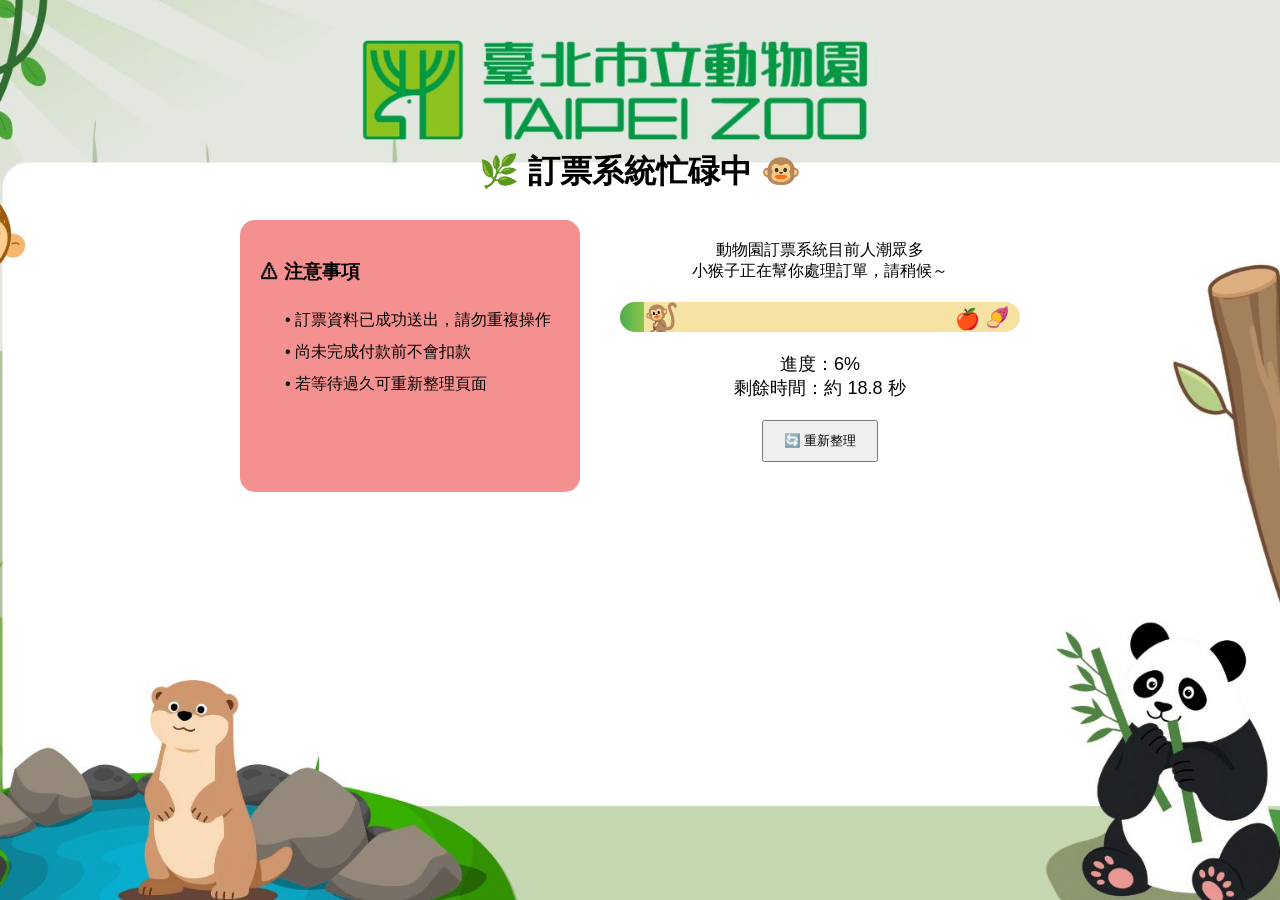
==== index.html @ 1f322f84 "ffffdd" ====
<!DOCTYPE html>
<html lang="zh-TW">
<head>
<meta charset="UTF-8">
<title>動物園訂票系統</title>
<link rel="stylesheet" href="style.css">
</head>

<body>

<h1>🌿 訂票系統忙碌中 🐵</h1>

<div id="main">

    <!-- 左：注意事項 -->
    <div id="left">
        <h3 id="noticeTitle">⚠ 注意事項</h3>
        <div id="notice">
            • 訂票資料已成功送出，請勿重複操作<br>
            • 尚未完成付款前不會扣款<br>
            • 若等待過久可重新整理頁面
        </div>
    </div>

    <!-- 右：等待區 -->
    <div id="right">

        <div id="message">
            動物園訂票系統目前人潮眾多<br>
            小猴子正在幫你處理訂單，請稍候～
        </div>

        <div id="progressBar">
            <div id="progress"></div>
            <div id="monkey">🐒</div>
            <div id="endApple">🍎</div>
            <div id="endSweetPotato">🍠</div>
        </div>

        <div id="status">
            進度：<span id="percent">0%</span>
        </div>

        <button type="button" onclick="location.reload()">🔄 重新整理</button>

    </div>

</div>

<script src="script.js"></script>
</body>
</html>
---- style.css ----
/* ===== ���� ===== */
body {
    margin: 0;
    font-family: Arial;

    background-image: url("backd.jpg");
    background-size: cover;
    background-position: center;
    background-repeat: no-repeat;

    display: flex;
    flex-direction: column;   /* ? �令�W�U�ƦC */
    align-items: center;
    min-height: 100vh;
    
}

/* ===== ���D�]�m���b�W�^ ===== */
h1 {
     margin-top: 150px;
    text-align: center;
}

/* ===== �D�϶��]���k�^ ===== */
#main {
    display: flex;
    justify-content: center;
    gap: 20px;
    margin-top: 5px;
}

/* ===== ���]�`�N�ƶ��^ ===== */
#left {
    width: 300px; /* ? ��쥻 350px �p */
    background: rgba(243, 131, 131, 0.893);
    padding: 20px;
    border-radius: 15px;
    text-align: left;
}

/* ===== �k�]���ݨt�Ρ^ ===== */
#right {
    width: 400px;
    background: transparent; /* ? �����I���C�� */
    padding: 20px;
    border-radius: 15px;
    text-align: center;
}�e��p�@�I

/* ===== �T�� ===== */
#message {
    font-size: 18px;
    margin: 14px 0;
}

/* ===== �i�ױ� ===== */
#progressBar {
    position: relative;
    width: 100%;
    height: 30px;
    background: #f6e3a3;
    border-radius: 30px;
    margin: 20px 0;
    overflow: hidden;
}

#progress {
    position: absolute;
    height: 100%;
    width: 0%;
    background: linear-gradient(to right, #4caf50, #8bc34a);
}

/* ===== �p�U�l ===== */
#monkey {
    position: absolute;
    top: 50%;
    transform: translateY(-50%);
    font-size: 28px;
    left: 0%;
}

/* ===== ���I ===== */
#endApple {
    position: absolute;
    right: 40px;
    top: 5px;
    font-size: 20px;
}

#endSweetPotato {
    position: absolute;
    right: 10px;
    bottom: 3px;
    font-size: 20px;
}

/* ===== ���A ===== */
#status {
    font-size: 18px;
    margin: 10px 0;
}

/* ===== ���s ===== */
button {
    padding: 10px 20px;
    margin: 10px 0;
    cursor: pointer;
}

/* ===== �`�N�ƶ� ===== */
#notice {
    font-size: 16px;
    line-height: 2.0;
    padding-left: 25px; /* ? ���k�� */
}
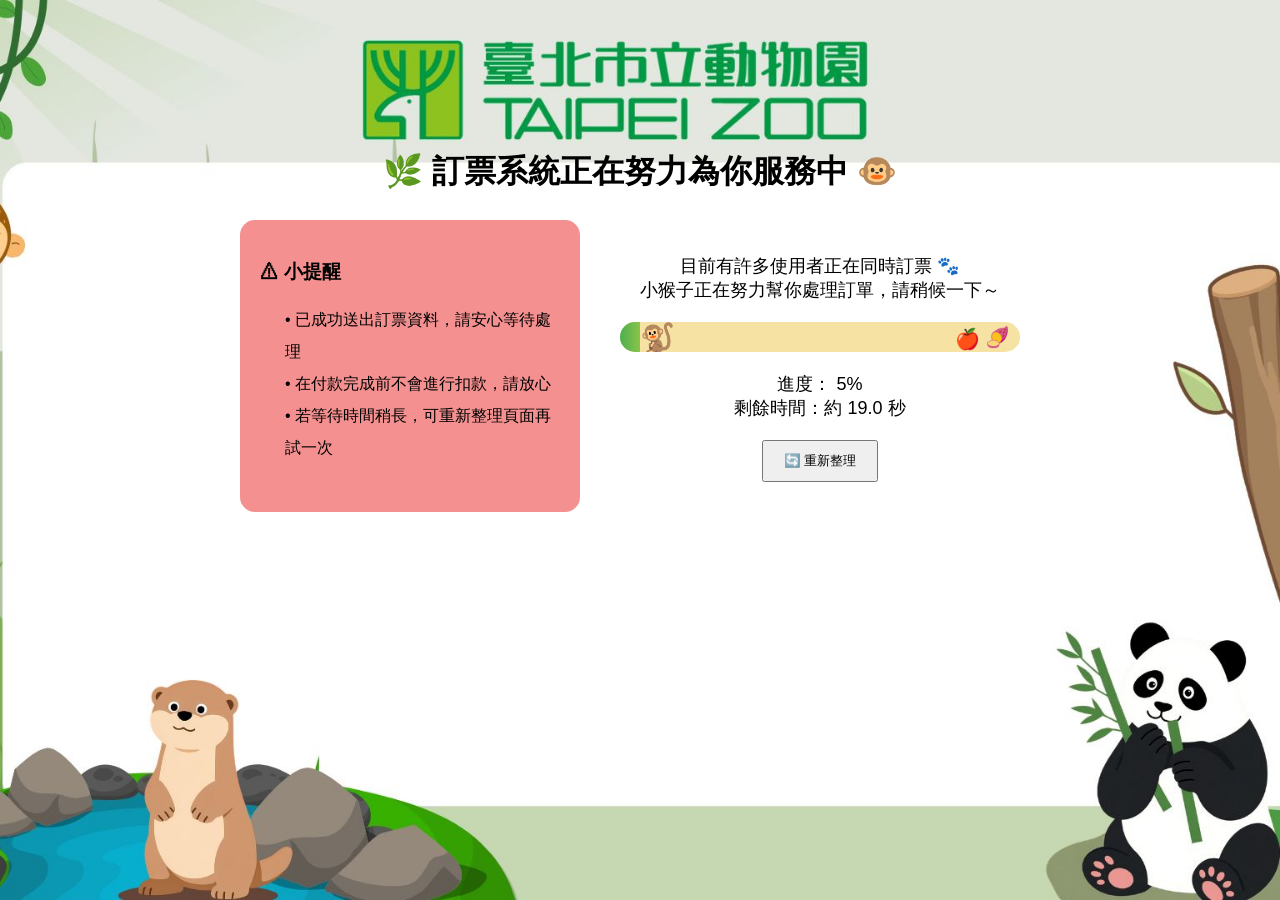
==== commit 1f2b25b4: "eeee" ====
--- a/index.html
+++ b/index.html
@@ -2,23 +2,24 @@
 <html lang="zh-TW">
 <head>
 <meta charset="UTF-8">
+<meta name="viewport" content="width=device-width, initial-scale=1.0">
 <title>動物園訂票系統</title>
 <link rel="stylesheet" href="style.css">
 </head>
 
 <body>
 
-<h1>🌿 訂票系統忙碌中 🐵</h1>
+<h1>🌿 訂票系統正在努力為你服務中 🐵</h1>
 
 <div id="main">
 
     <!-- 左：注意事項 -->
     <div id="left">
-        <h3 id="noticeTitle">⚠ 注意事項</h3>
+        <h3 id="noticeTitle">⚠ 小提醒</h3>
         <div id="notice">
-            • 訂票資料已成功送出，請勿重複操作<br>
-            • 尚未完成付款前不會扣款<br>
-            • 若等待過久可重新整理頁面
+            • 已成功送出訂票資料，請安心等待處理<br>
+            • 在付款完成前不會進行扣款，請放心<br>
+            • 若等待時間稍長，可重新整理頁面再試一次
         </div>
     </div>
 
@@ -26,8 +27,8 @@
     <div id="right">
 
         <div id="message">
-            動物園訂票系統目前人潮眾多<br>
-            小猴子正在幫你處理訂單，請稍候～
+            目前有許多使用者正在同時訂票 🐾<br>
+            小猴子正在努力幫你處理訂單，請稍候一下～
         </div>
 
         <div id="progressBar">
@@ -38,10 +39,13 @@
         </div>
 
         <div id="status">
-            進度：<span id="percent">0%</span>
+            <span>進度：</span>
+            <span id="percent">0%</span>
         </div>
 
-        <button type="button" onclick="location.reload()">🔄 重新整理</button>
+        <button type="button" onclick="location.reload()" aria-label="重新整理頁面">
+            🔄 重新整理
+        </button>
 
     </div>
 
--- a/style.css
+++ b/style.css
@@ -1,4 +1,3 @@
-
 /* ===== ���� ===== */
 body {
     margin: 0;
@@ -10,15 +9,14 @@
     background-repeat: no-repeat;
 
     display: flex;
-    flex-direction: column;   /* ? �令�W�U�ƦC */
+    flex-direction: column;   /* �令�W�U�ƦC */
     align-items: center;
     min-height: 100vh;
-    
 }
 
 /* ===== ���D�]�m���b�W�^ ===== */
 h1 {
-     margin-top: 150px;
+    margin-top: 150px;
     text-align: center;
 }
 
@@ -32,7 +30,7 @@
 
 /* ===== ���]�`�N�ƶ��^ ===== */
 #left {
-    width: 300px; /* ? ��쥻 350px �p */
+    width: 300px;
     background: rgba(243, 131, 131, 0.893);
     padding: 20px;
     border-radius: 15px;
@@ -42,11 +40,11 @@
 /* ===== �k�]���ݨt�Ρ^ ===== */
 #right {
     width: 400px;
-    background: transparent; /* ? �����I���C�� */
+    background: transparent;
     padding: 20px;
     border-radius: 15px;
     text-align: center;
-}�e��p�@�I
+}
 
 /* ===== �T�� ===== */
 #message {
@@ -113,5 +111,5 @@
 #notice {
     font-size: 16px;
     line-height: 2.0;
-    padding-left: 25px; /* ? ���k�� */
+    padding-left: 25px;
 }
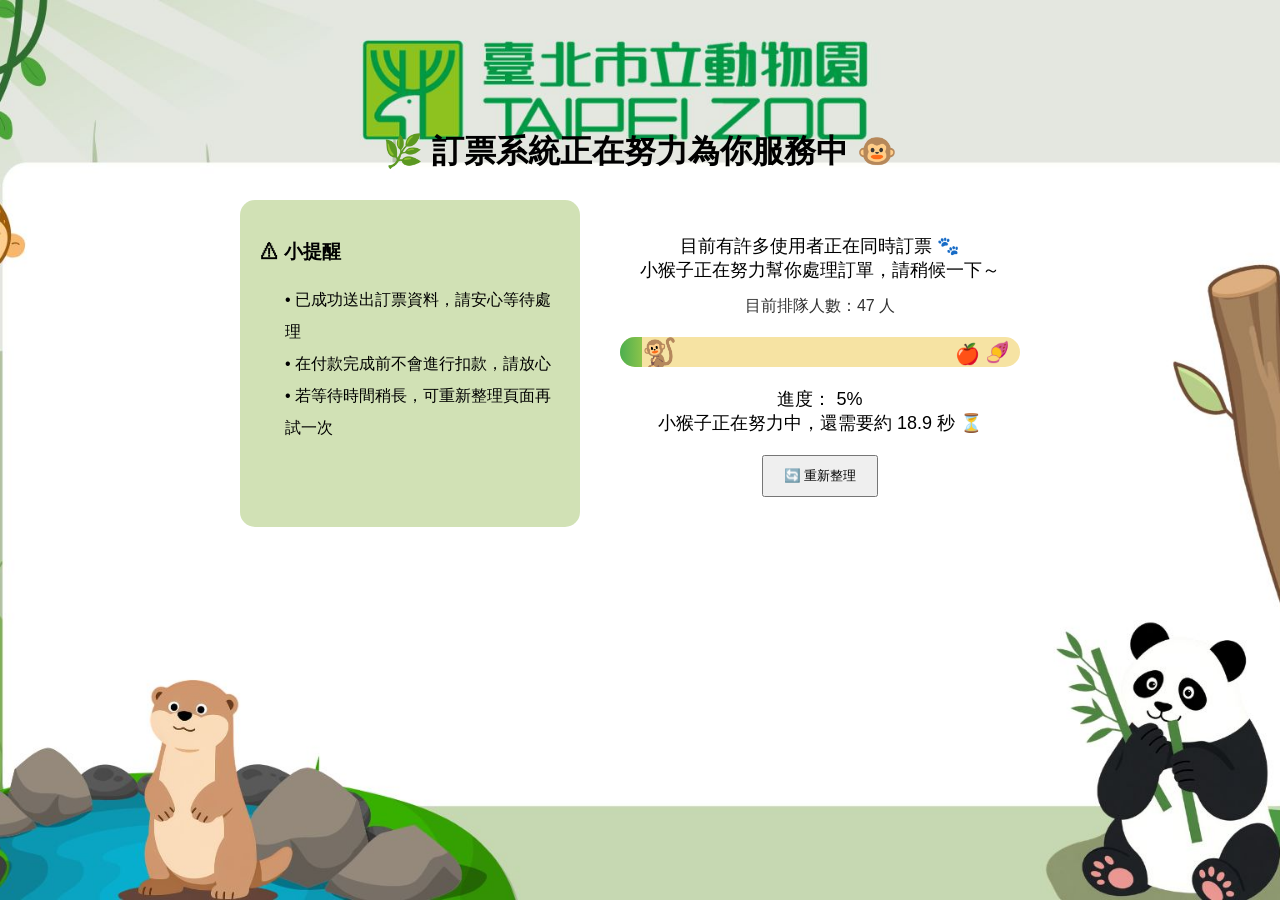
==== commit 4652e56c: "first" ====
--- a/index.html
+++ b/index.html
@@ -8,6 +8,14 @@
 </head>
 
 <body>
+
+<!-- ✅ Loading Overlay -->
+<div id="loadingOverlay">
+    <div class="loaderBox">
+        <div class="spinner"></div>
+        <p>系統載入中，請稍候...</p>
+    </div>
+</div>
 
 <h1>🌿 訂票系統正在努力為你服務中 🐵</h1>
 
@@ -29,6 +37,11 @@
         <div id="message">
             目前有許多使用者正在同時訂票 🐾<br>
             小猴子正在努力幫你處理訂單，請稍候一下～
+        </div>
+
+        <!-- ✅ 排隊人數 -->
+        <div id="queue">
+            目前排隊人數：<span id="queueCount">50</span> 人
         </div>
 
         <div id="progressBar">
--- a/style.css
+++ b/style.css
@@ -9,18 +9,18 @@
     background-repeat: no-repeat;
 
     display: flex;
-    flex-direction: column;   /* �令�W�U�ƦC */
+    flex-direction: column;
     align-items: center;
     min-height: 100vh;
 }
 
-/* ===== ���D�]�m���b�W�^ ===== */
+/* ===== ���D ===== */
 h1 {
-    margin-top: 150px;
+    margin-top: 130px;
     text-align: center;
 }
 
-/* ===== �D�϶��]���k�^ ===== */
+/* ===== �D�϶� ===== */
 #main {
     display: flex;
     justify-content: center;
@@ -31,7 +31,7 @@
 /* ===== ���]�`�N�ƶ��^ ===== */
 #left {
     width: 300px;
-    background: rgba(243, 131, 131, 0.893);
+    background: rgba(204, 222, 173, 0.893);
     padding: 20px;
     border-radius: 15px;
     text-align: left;
@@ -50,6 +50,13 @@
 #message {
     font-size: 18px;
     margin: 14px 0;
+}
+
+/* ===== �ƶ��H�� ===== */
+#queue {
+    font-size: 16px;
+    margin: 10px 0;
+    color: #333;
 }
 
 /* ===== �i�ױ� ===== */
@@ -112,4 +119,45 @@
     font-size: 16px;
     line-height: 2.0;
     padding-left: 25px;
+}
+
+/* ===================================================== */
+/* ? Loading Overlay�]�s�W�^ */
+/* ===================================================== */
+
+#loadingOverlay {
+    position: fixed;
+    top: 0;
+    left: 0;
+    width: 100%;
+    height: 100%;
+
+    background: rgba(0, 0, 0, 0.6);
+
+    display: flex;
+    justify-content: center;
+    align-items: center;
+
+    z-index: 9999;
+}
+
+.loaderBox {
+    text-align: center;
+    color: white;
+    font-size: 18px;
+}
+
+.spinner {
+    width: 50px;
+    height: 50px;
+    border: 5px solid #ccc;
+    border-top: 5px solid #4caf50;
+    border-radius: 50%;
+    margin: 0 auto 15px;
+    animation: spin 1s linear infinite;
+}
+
+@keyframes spin {
+    from { transform: rotate(0deg); }
+    to { transform: rotate(360deg); }
 }
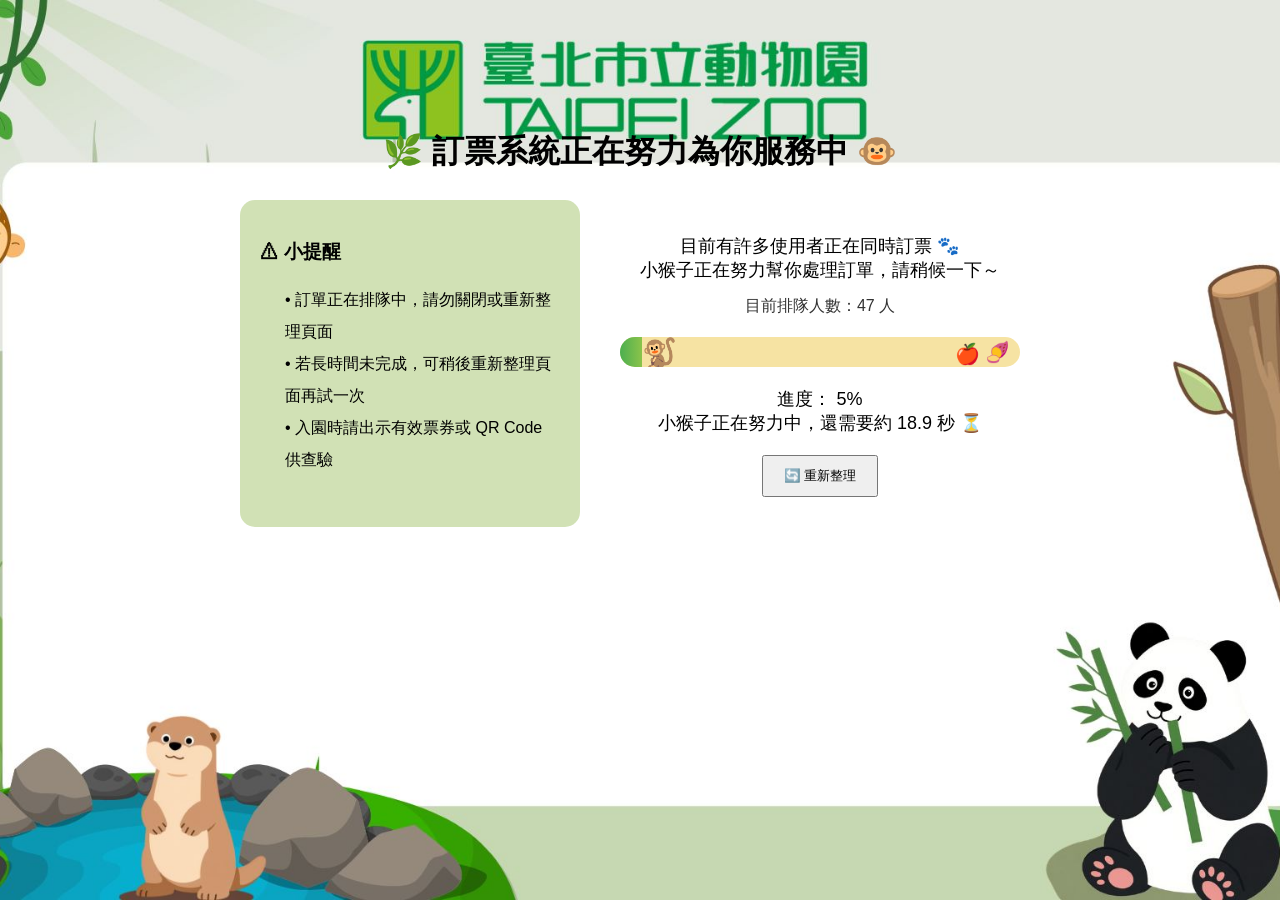
==== commit 3a76e91b: "final" ====
--- a/index.html
+++ b/index.html
@@ -9,7 +9,7 @@
 
 <body>
 
-<!-- ✅ Loading Overlay -->
+
 <div id="loadingOverlay">
     <div class="loaderBox">
         <div class="spinner"></div>
@@ -21,17 +21,15 @@
 
 <div id="main">
 
-    <!-- 左：注意事項 -->
     <div id="left">
         <h3 id="noticeTitle">⚠ 小提醒</h3>
         <div id="notice">
-            • 已成功送出訂票資料，請安心等待處理<br>
-            • 在付款完成前不會進行扣款，請放心<br>
-            • 若等待時間稍長，可重新整理頁面再試一次
+            • 訂單正在排隊中，請勿關閉或重新整理頁面  <br>
+            • 若長時間未完成，可稍後重新整理頁面再試一次  <br>
+            • 入園時請出示有效票券或 QR Code 供查驗    
         </div>
     </div>
 
-    <!-- 右：等待區 -->
     <div id="right">
 
         <div id="message">
@@ -39,7 +37,7 @@
             小猴子正在努力幫你處理訂單，請稍候一下～
         </div>
 
-        <!-- ✅ 排隊人數 -->
+
         <div id="queue">
             目前排隊人數：<span id="queueCount">50</span> 人
         </div>
--- a/style.css
+++ b/style.css
@@ -1,9 +1,9 @@
-/* ===== ���� ===== */
+
 body {
     margin: 0;
     font-family: Arial;
 
-    background-image: url("backd.jpg");
+    background-image: url("bg.jpg");
     background-size: cover;
     background-position: center;
     background-repeat: no-repeat;
@@ -14,13 +14,13 @@
     min-height: 100vh;
 }
 
-/* ===== ���D ===== */
+
 h1 {
     margin-top: 130px;
     text-align: center;
 }
 
-/* ===== �D�϶� ===== */
+
 #main {
     display: flex;
     justify-content: center;
@@ -28,7 +28,7 @@
     margin-top: 5px;
 }
 
-/* ===== ���]�`�N�ƶ��^ ===== */
+
 #left {
     width: 300px;
     background: rgba(204, 222, 173, 0.893);
@@ -37,7 +37,7 @@
     text-align: left;
 }
 
-/* ===== �k�]���ݨt�Ρ^ ===== */
+
 #right {
     width: 400px;
     background: transparent;
@@ -46,20 +46,19 @@
     text-align: center;
 }
 
-/* ===== �T�� ===== */
+
 #message {
     font-size: 18px;
     margin: 14px 0;
 }
 
-/* ===== �ƶ��H�� ===== */
 #queue {
     font-size: 16px;
     margin: 10px 0;
     color: #333;
 }
 
-/* ===== �i�ױ� ===== */
+
 #progressBar {
     position: relative;
     width: 100%;
@@ -77,7 +76,7 @@
     background: linear-gradient(to right, #4caf50, #8bc34a);
 }
 
-/* ===== �p�U�l ===== */
+
 #monkey {
     position: absolute;
     top: 50%;
@@ -86,7 +85,7 @@
     left: 0%;
 }
 
-/* ===== ���I ===== */
+
 #endApple {
     position: absolute;
     right: 40px;
@@ -101,29 +100,26 @@
     font-size: 20px;
 }
 
-/* ===== ���A ===== */
+
 #status {
     font-size: 18px;
     margin: 10px 0;
 }
 
-/* ===== ���s ===== */
+
 button {
     padding: 10px 20px;
     margin: 10px 0;
     cursor: pointer;
 }
 
-/* ===== �`�N�ƶ� ===== */
+
 #notice {
     font-size: 16px;
     line-height: 2.0;
     padding-left: 25px;
 }
 
-/* ===================================================== */
-/* ? Loading Overlay�]�s�W�^ */
-/* ===================================================== */
 
 #loadingOverlay {
     position: fixed;
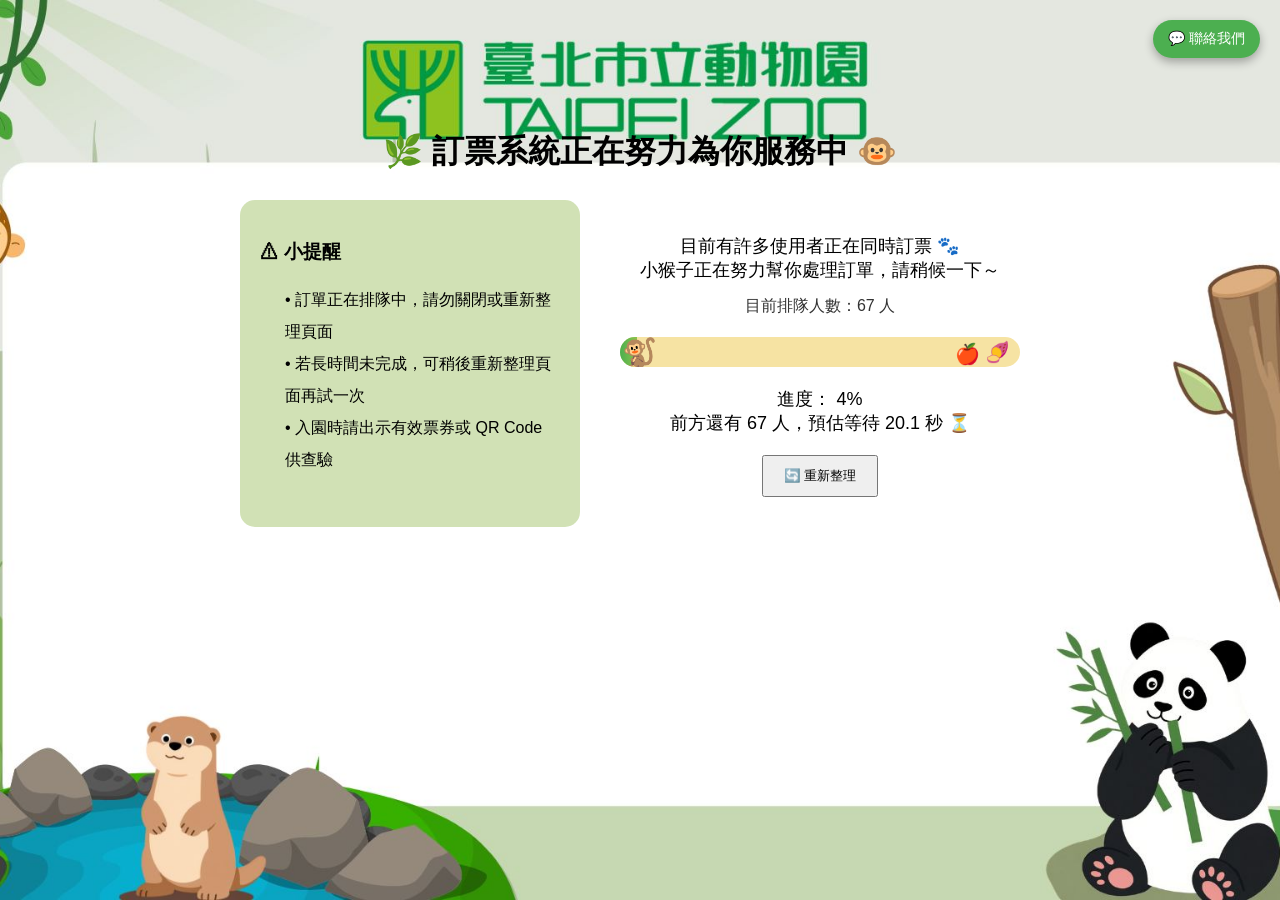
==== commit 2255e5fc: "final 4" ====
--- a/index.html
+++ b/index.html
@@ -8,7 +8,6 @@
 </head>
 
 <body>
-
 
 <div id="loadingOverlay">
     <div class="loaderBox">
@@ -37,9 +36,8 @@
             小猴子正在努力幫你處理訂單，請稍候一下～
         </div>
 
-
         <div id="queue">
-            目前排隊人數：<span id="queueCount">50</span> 人
+            目前排隊人數：<span id="queueCount">70</span> 人
         </div>
 
         <div id="progressBar">
@@ -63,5 +61,21 @@
 </div>
 
 <script src="script.js"></script>
+<div id="chatContainer">
+
+    <div id="chatToggle">💬 聯絡我們</div>
+
+    <div id="chatBox">
+        <div id="chatHeader">客服中心</div>
+        <div id="chatContent">
+            📞 電話：04-1234-5678<br>
+            📧 Email：zoo@example.com<br>
+            🕘 時間：09:00 - 17:00
+        </div>
+    </div>
+
+</div>
+
+
 </body>
 </html>
--- a/style.css
+++ b/style.css
@@ -1,4 +1,3 @@
-
 body {
     margin: 0;
     font-family: Arial;
@@ -14,12 +13,10 @@
     min-height: 100vh;
 }
 
-
 h1 {
     margin-top: 130px;
     text-align: center;
 }
-
 
 #main {
     display: flex;
@@ -27,7 +24,6 @@
     gap: 20px;
     margin-top: 5px;
 }
-
 
 #left {
     width: 300px;
@@ -37,7 +33,6 @@
     text-align: left;
 }
 
-
 #right {
     width: 400px;
     background: transparent;
@@ -45,7 +40,6 @@
     border-radius: 15px;
     text-align: center;
 }
-
 
 #message {
     font-size: 18px;
@@ -57,7 +51,6 @@
     margin: 10px 0;
     color: #333;
 }
-
 
 #progressBar {
     position: relative;
@@ -76,7 +69,6 @@
     background: linear-gradient(to right, #4caf50, #8bc34a);
 }
 
-
 #monkey {
     position: absolute;
     top: 50%;
@@ -84,7 +76,6 @@
     font-size: 28px;
     left: 0%;
 }
-
 
 #endApple {
     position: absolute;
@@ -100,12 +91,10 @@
     font-size: 20px;
 }
 
-
 #status {
     font-size: 18px;
     margin: 10px 0;
 }
-
 
 button {
     padding: 10px 20px;
@@ -113,13 +102,11 @@
     cursor: pointer;
 }
 
-
 #notice {
     font-size: 16px;
     line-height: 2.0;
     padding-left: 25px;
 }
-
 
 #loadingOverlay {
     position: fixed;
@@ -153,6 +140,56 @@
     animation: spin 1s linear infinite;
 }
 
+#chatContainer {
+    position: fixed;
+    top: 20px;
+    right: 20px;
+    z-index: 9999;
+}
+
+/* ���s */
+#chatToggle {
+    background: #4caf50;
+    color: white;
+
+    padding: 10px 15px;
+    border-radius: 20px;
+
+    cursor: pointer;
+    font-size: 14px;
+
+    box-shadow: 0 4px 10px rgba(0,0,0,0.3);
+}
+
+/* �ȪA�� */
+#chatBox {
+    margin-top: 10px;
+    width: 220px;
+
+    background: white;
+    border-radius: 12px;
+    overflow: hidden;
+
+    box-shadow: 0 6px 15px rgba(0,0,0,0.3);
+
+    display: none; /* �w�]���� */
+}
+
+/* ���D */
+#chatHeader {
+    background: #4caf50;
+    color: white;
+    padding: 10px;
+    font-weight: bold;
+}
+
+/* ���e */
+#chatContent {
+    padding: 10px;
+    font-size: 14px;
+    line-height: 1.6;
+}
+
 @keyframes spin {
     from { transform: rotate(0deg); }
     to { transform: rotate(360deg); }
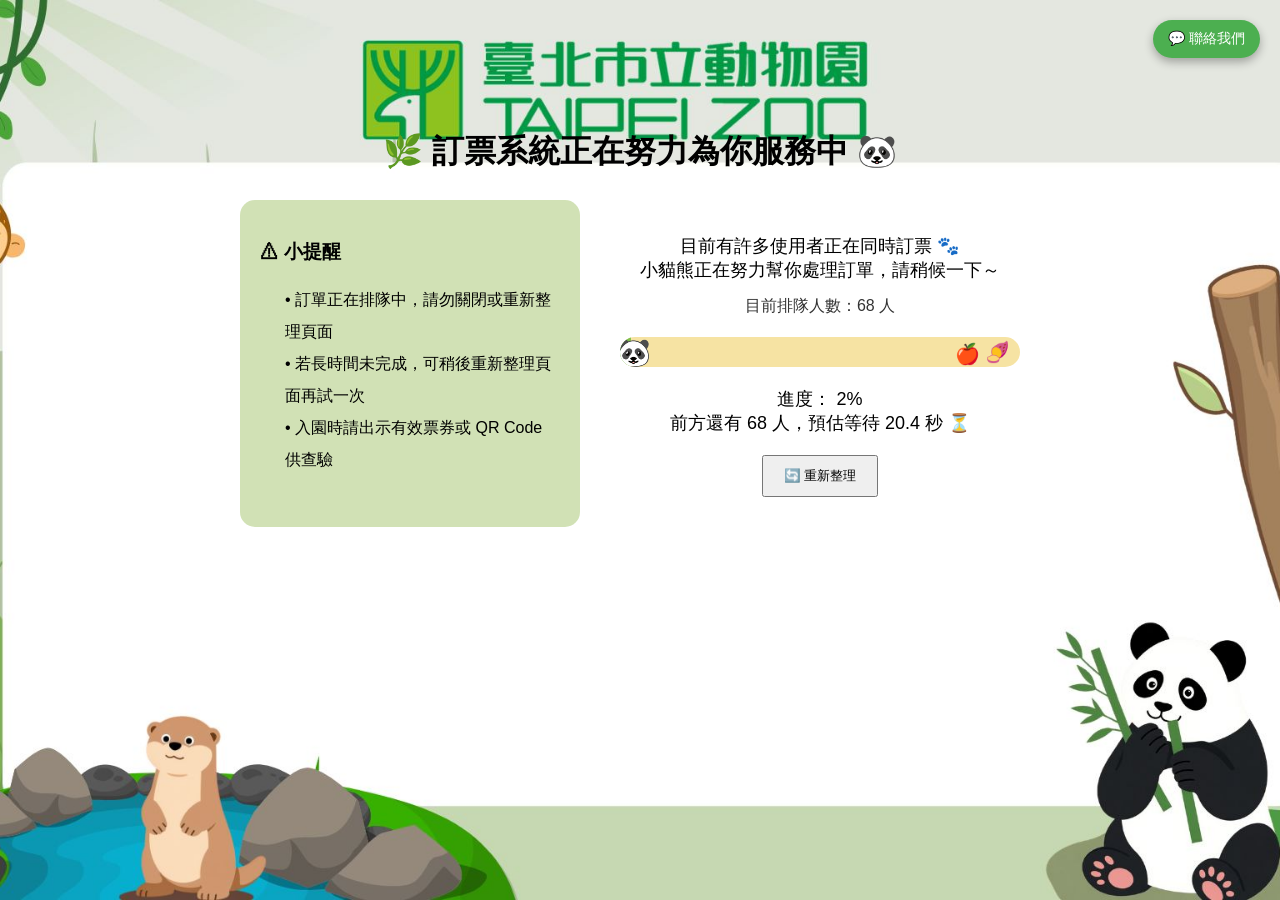
==== commit 86e4cccd: "final7" ====
--- a/index.html
+++ b/index.html
@@ -16,7 +16,7 @@
     </div>
 </div>
 
-<h1>🌿 訂票系統正在努力為你服務中 🐵</h1>
+<h1>🌿 訂票系統正在努力為你服務中 🐼</h1>
 
 <div id="main">
 
@@ -33,7 +33,7 @@
 
         <div id="message">
             目前有許多使用者正在同時訂票 🐾<br>
-            小猴子正在努力幫你處理訂單，請稍候一下～
+            小貓熊正在努力幫你處理訂單，請稍候一下～
         </div>
 
         <div id="queue">
@@ -42,7 +42,7 @@
 
         <div id="progressBar">
             <div id="progress"></div>
-            <div id="monkey">🐒</div>
+            <div id="monkey">🐼</div>
             <div id="endApple">🍎</div>
             <div id="endSweetPotato">🍠</div>
         </div>
--- a/style.css
+++ b/style.css
@@ -147,7 +147,7 @@
     z-index: 9999;
 }
 
-/* ���s */
+
 #chatToggle {
     background: #4caf50;
     color: white;
@@ -161,7 +161,7 @@
     box-shadow: 0 4px 10px rgba(0,0,0,0.3);
 }
 
-/* �ȪA�� */
+
 #chatBox {
     margin-top: 10px;
     width: 220px;
@@ -172,10 +172,10 @@
 
     box-shadow: 0 6px 15px rgba(0,0,0,0.3);
 
-    display: none; /* �w�]���� */
+    display: none; 
 }
 
-/* ���D */
+
 #chatHeader {
     background: #4caf50;
     color: white;
@@ -183,7 +183,7 @@
     font-weight: bold;
 }
 
-/* ���e */
+
 #chatContent {
     padding: 10px;
     font-size: 14px;
